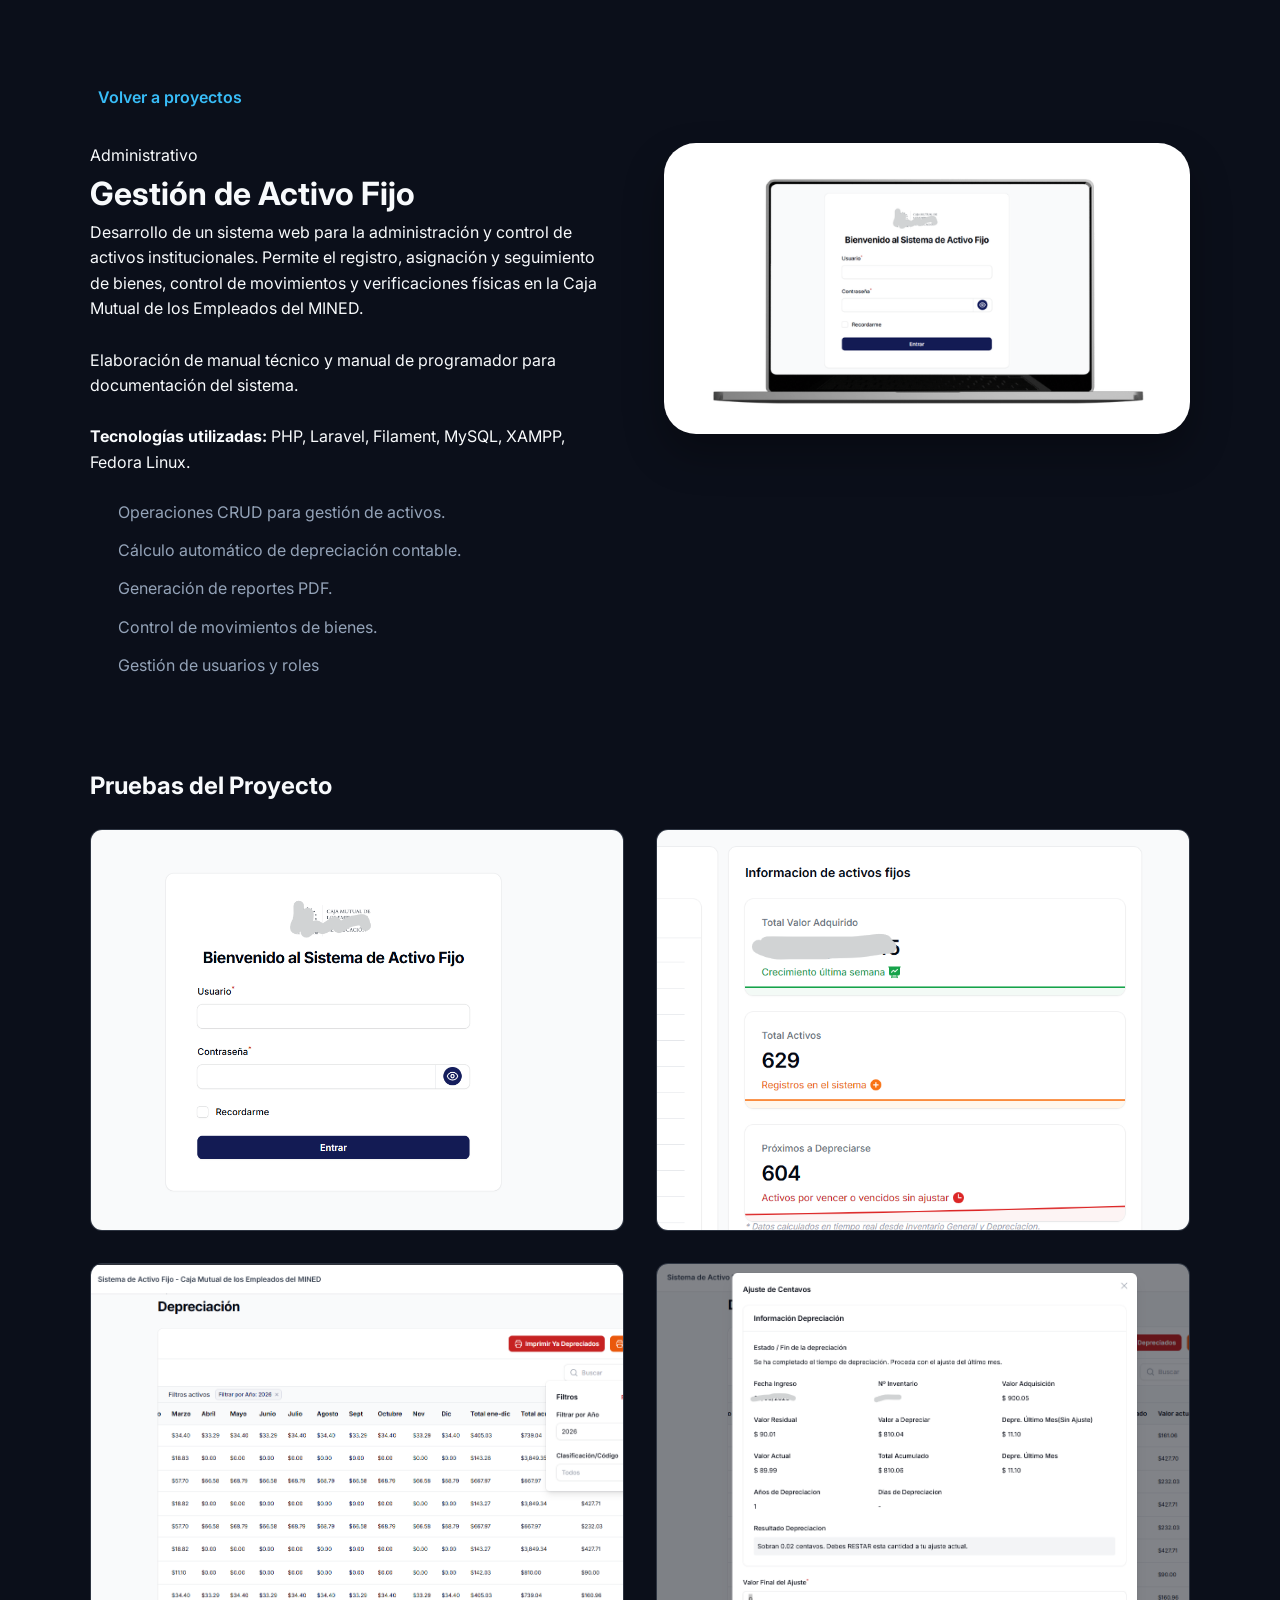
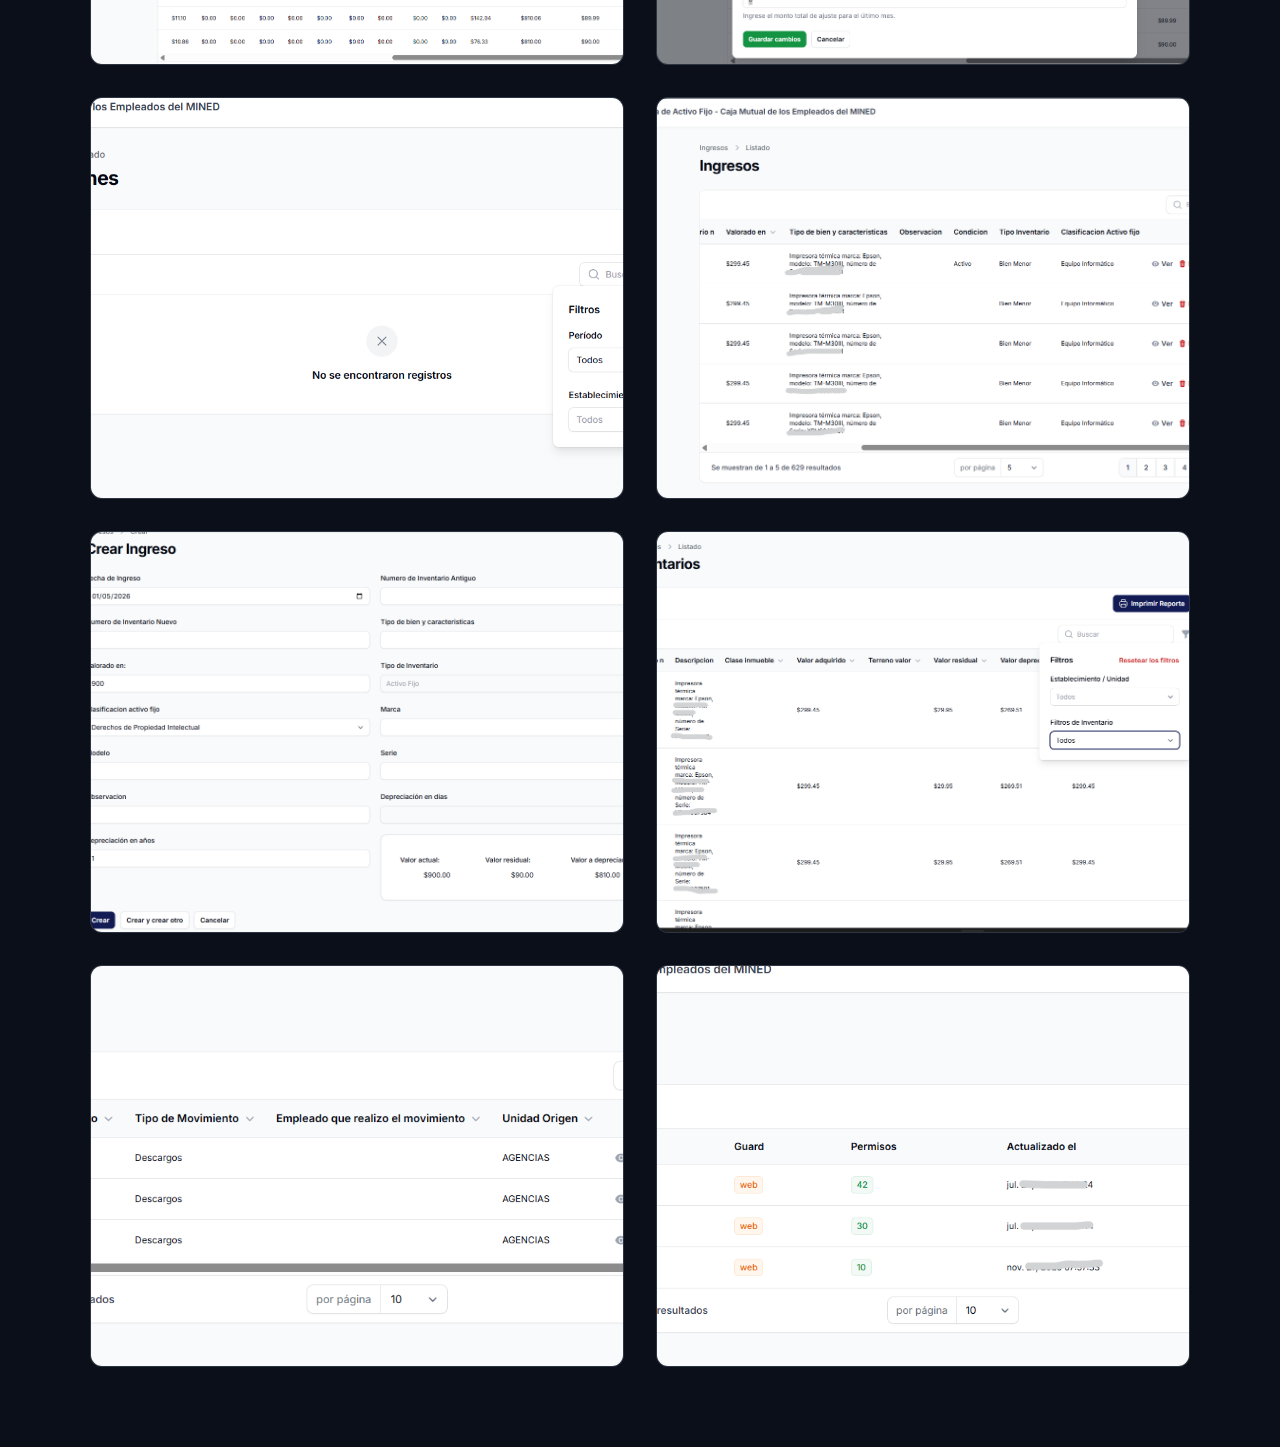
==== pages/activoFijo.html @ 6fb68967 "primer Commit Mi portafolio" ====
<!DOCTYPE html>
<html lang="es">
<head>
    <meta charset="UTF-8">
    <meta name="viewport" content="width=device-width, initial-scale=1.0">
    <title>Activo Fijo</title>
    <link href="https://fonts.googleapis.com/css2?family=Inter:wght@300;400;600;700&display=swap" rel="stylesheet">
    <script src="https://unpkg.com/lucide@latest"></script>
    <link rel="stylesheet" href="../css/style.css">
    <style>
        .project-gallery { margin-top: 4rem; }
        .gallery-grid {
            display: grid;
            grid-template-columns: repeat(auto-fit, minmax(400px, 1fr));
            gap: 2rem;
            margin-top: 1.5rem;
        }
        .gallery-item {
            border-radius: 12px;
            overflow: hidden;
            border: 1px solid var(--border);
            transition: transform 0.3s ease;
            background: var(--card);
            cursor: pointer; 
        }
        .gallery-item:hover {
            transform: scale(1.02);
            border-color: var(--accent);
        }
        .gallery-item img {
            width: 100%;
            height: 400px;
            object-fit: cover; 
            display: block;
        }
        .lightbox {
            display: none; 
            position: fixed;
            z-index: 2000;
            top: 0;
            left: 0;
            width: 100%;
            height: 100%;
            background: rgba(0, 0, 0, 0.9);
            justify-content: center;
            align-items: center;
            flex-direction: column;
        }
        .lightbox.active { display: flex; }
        .lightbox img {
            max-width: 90%;
            max-height: 80%;
            border-radius: 8px;
            box-shadow: 0 0 20px rgba(0,0,0,0.5);
        }
        .close-lightbox {
            position: absolute;
            top: 20px;
            right: 30px;
            color: white;
            font-size: 40px;
            cursor: pointer;
            font-weight: bold;
        }

        @media (max-width: 600px) {
            .gallery-grid { grid-template-columns: 1fr; }
            .gallery-item img { height: 250px; }
        }
    </style>
</head>
<body>
    <div class="container section">
        <a href="../index.html#proyectos" class="back-btn"><i data-lucide="arrow-left"></i> Volver a proyectos</a>
        
        <div class="project-detail-content">
            <div class="project-info">
                <span class="badge">Administrativo</span>
                <h1>Gestión de Activo Fijo</h1>
                <p>Desarrollo de un sistema web para la administración y control de activos institucionales. Permite el registro, asignación y seguimiento de bienes, control de movimientos y verificaciones físicas
                     en la Caja Mutual de los Empleados del MINED.</p>
                <br>
                <p>Elaboración de manual técnico y manual de programador para documentación del sistema.</p>
                <br>
                <p><strong>Tecnologías utilizadas:</strong> PHP, Laravel, Filament, MySQL, XAMPP, Fedora Linux.</p>
                <ul class="features-list">
                    <li><i data-lucide="check-circle"></i> Operaciones CRUD para gestión de activos.</li>
                    <li><i data-lucide="check-circle"></i> Cálculo automático de depreciación contable.</li>
                    <li><i data-lucide="check-circle"></i> Generación de reportes PDF.</li>
                    <li><i data-lucide="check-circle"></i> Control de movimientos de bienes.</li>
                    <li><i data-lucide="check-circle"></i> Gestión de usuarios y roles</li>
                </ul>
            </div>
            <div class="hero-img">
                <div class="img-wrapper"><img src="../assets/img/mockup1.png" alt="Preview"></div>
            </div>
        </div>

        <div class="project-gallery">
            <h2 class="section-title" style="text-align: left; margin-bottom: 1rem;">Pruebas del Proyecto</h2>
            <div class="gallery-grid">
                <div class="gallery-item"><img src="../assets/img/s1.png" alt="Prueba 1"></div>
                <div class="gallery-item"><img src="../assets/img/s2.png" alt="Prueba 2"></div>
                <div class="gallery-item"><img src="../assets/img/s3.png" alt="Prueba 3"></div>
                <div class="gallery-item"><img src="../assets/img/s4.png" alt="Prueba 4"></div>
                <div class="gallery-item"><img src="../assets/img/s5.png" alt="Prueba 5"></div>
                <div class="gallery-item"><img src="../assets/img/s6.png" alt="Prueba 6"></div>
                <div class="gallery-item"><img src="../assets/img/s7.png" alt="Prueba 7"></div>
                <div class="gallery-item"><img src="../assets/img/s8.png" alt="Prueba 8"></div>
                <div class="gallery-item"><img src="../assets/img/s9.png" alt="Prueba 9"></div>
                <div class="gallery-item"><img src="../assets/img/s10.png" alt="Prueba 10"></div>
            </div>
        </div>
    </div>
    <div class="lightbox" id="lightbox">
        <span class="close-lightbox" id="closeLightbox">&times;</span>
        <img src="" alt="Full Image" id="lightboxImg">
    </div>

    <script>
        lucide.createIcons();
        const lightbox = document.getElementById('lightbox');
        const lightboxImg = document.getElementById('lightboxImg');
        const closeBtn = document.getElementById('closeLightbox');
        const galleryItems = document.querySelectorAll('.gallery-item img');

        galleryItems.forEach(img => {
            img.addEventListener('click', () => {
                lightbox.classList.add('active');
                lightboxImg.src = img.src; 
            });
        });
        closeBtn.addEventListener('click', () => lightbox.classList.remove('active'));
        lightbox.addEventListener('click', (e) => {
            if (e.target !== lightboxImg) {
                lightbox.classList.remove('active');
            }
        });
    </script>
</body>
</html>
---- css/style.css ----
:root {
    --bg: #0b0f1a;
    --text: #f8fafc;
    --text-muted: #94a3b8;
    --card: #161e2d;
    --accent: #38bdf8;
    --border: rgba(255, 255, 255, 0.1);
}

.light {
    --bg: #f8fafc;
    --text: #0f172a;
    --text-muted: #475569;
    --card: #ffffff;
    --border: rgba(0, 0, 0, 0.05);
}

* { margin: 0; padding: 0; box-sizing: border-box; }
body { font-family: 'Inter', sans-serif; background: var(--bg); color: var(--text); transition: 0.3s; line-height: 1.6; }
.container { width: 90%; max-width: 1100px; margin: auto; }

/* HEADER */
.header { position: sticky; top: 0; z-index: 100; backdrop-filter: blur(10px); border-bottom: 1px solid var(--border); }
.nav { display: flex; justify-content: space-between; padding: 1rem 0; align-items: center; }
.logo span { color: var(--accent); }
#menu a { margin-left: 1.5rem; text-decoration: none; color: var(--text-muted); font-size: 0.9rem; transition: 0.3s; }
#menu a:hover { color: var(--accent); }
.actions { display: flex; align-items: center; gap: 10px; }
.icon-btn, .menu-toggle { cursor: pointer; color: var(--text); background: none; border: none; }


.hero-social-main { display: flex; gap: 1rem; flex-wrap: wrap; }
.social-btn { 
    display: flex; align-items: center; gap: 10px; 
    padding: 12px 24px; border-radius: 8px; 
    text-decoration: none; font-weight: 600; transition: 0.3s; 
}
.github { background: #24292e; color: #fff; }
.linkedin { background: #0077b5; color: #fff; }
.cv-download { background: var(--accent); color: #0b0f1a; }
.social-btn:hover { transform: translateY(-3px); filter: brightness(1.2); }


.hero { padding: 100px 0; }
.hero-content { display: grid; grid-template-columns: 1.2fr 0.8fr; gap: 2rem; align-items: center; }
.hero-text h1 { font-size: 3rem; line-height: 1.2; margin-bottom: 1.5rem; }
.hero-text h1 span { color: var(--accent); }
.float-animation { animation: floating 5s ease-in-out infinite; }
@keyframes floating {
    0%, 100% { transform: translateY(0); }
    50% { transform: translateY(-15px); }
}
.img-wrapper img { width: 100%; border-radius: 2rem; box-shadow: 0 20px 40px rgba(0,0,0,0.3); }


.timeline { border-left: 2px solid var(--border); padding-left: 2rem; position: relative; }
.timeline-item { position: relative; margin-bottom: 3rem; }
.timeline-dot { position: absolute; left: calc(-2rem - 6px); top: 5px; width: 10px; height: 10px; background: var(--accent); border-radius: 50%; }
.date { font-size: 0.85rem; color: var(--accent); font-weight: 600; }
.company { color: var(--text-muted); font-weight: 600; display: block; margin-bottom: 0.5rem; }


.projects-grid { display: grid; grid-template-columns: repeat(auto-fit, minmax(300px, 1fr)); gap: 2rem; }
.project-card { 
    background: var(--card); 
    border-radius: 1rem; 
    overflow: hidden; 
    border: 1px solid var(--border); 
    transition: 0.3s; 
    display: flex;
    flex-direction: column;
}
.project-card:hover { transform: translateY(-5px); border-color: var(--accent); box-shadow: 0 10px 20px rgba(0,0,0,0.2); }
.project-img-box { position: relative; height: 200px; width: 100%; }
.project-img-box img { width: 100%; height: 100%; object-fit: cover; }

.project-body { padding: 1.5rem; display: flex; flex-direction: column; gap: 0.8rem; flex-grow: 1; }
.project-body h3 { font-size: 1.25rem; color: var(--text); }
.project-body p { color: var(--text-muted); font-size: 0.9rem; }

.project-actions { display: flex; gap: 10px; margin-top: auto; padding-top: 10px; }

.btn-project {
    flex: 1;
    padding: 10px;
    border-radius: 8px;
    text-decoration: none;
    font-size: 0.85rem;
    font-weight: 600;
    text-align: center;
    display: flex;
    align-items: center;
    justify-content: center;
    gap: 6px;
    transition: 0.3s;
}

.btn-project.primary { background: var(--accent); color: #0b0f1a; }
.btn-project.outline { border: 1px solid var(--border); color: var(--text); }
.btn-project:hover { opacity: 0.9; transform: scale(1.02); }

/* Educacion */
.skills-grid { display: grid; grid-template-columns: repeat(auto-fit, minmax(250px, 1fr)); gap: 1.5rem; }
.skill-card { background: var(--card); padding: 2rem; border-radius: 1rem; border: 1px solid var(--border); text-align: center; }
.skill-card i { color: var(--accent); margin-bottom: 10px; }
.edu-flex { display: grid; grid-template-columns: 1fr 1fr; gap: 3rem; }
.cert-list { list-style: none; }
.cert-list li { display: flex; align-items: center; gap: 10px; margin-bottom: 1rem; color: var(--text-muted); }

/* Proyecto */
.back-btn {
    display: inline-flex;
    align-items: center;
    gap: 8px;
    color: var(--accent);
    text-decoration: none;
    font-weight: 600;
    margin-bottom: 2rem;
    transition: 0.3s;
}
.back-btn:hover { transform: translateX(-5px); }

.project-detail-content { display: grid; grid-template-columns: 1fr 1fr; gap: 3rem; align-items: start; }
.features-list { list-style: none; margin: 1.5rem 0; }
.features-list li { display: flex; align-items: center; gap: 10px; margin-bottom: 0.8rem; color: var(--text-muted); }
.features-list i { color: var(--accent); width: 18px; }

/* SECCIONES Y FOOTER */
.section { padding: 80px 0; }
.bg-alt { background: rgba(255,255,255,0.02); }
.reveal { opacity: 0; transform: translateY(30px); transition: 0.8s; }
.reveal.active { opacity: 1; transform: translateY(0); }
.footer { text-align: center; padding: 3rem; border-top: 1px solid var(--border); color: var(--text-muted); }


@media (max-width: 768px) {
    .hero-content, .edu-flex, .project-detail-content { grid-template-columns: 1fr; }
    .hero-text h1 { font-size: 2.2rem; }
    #menu { display: none; }
}
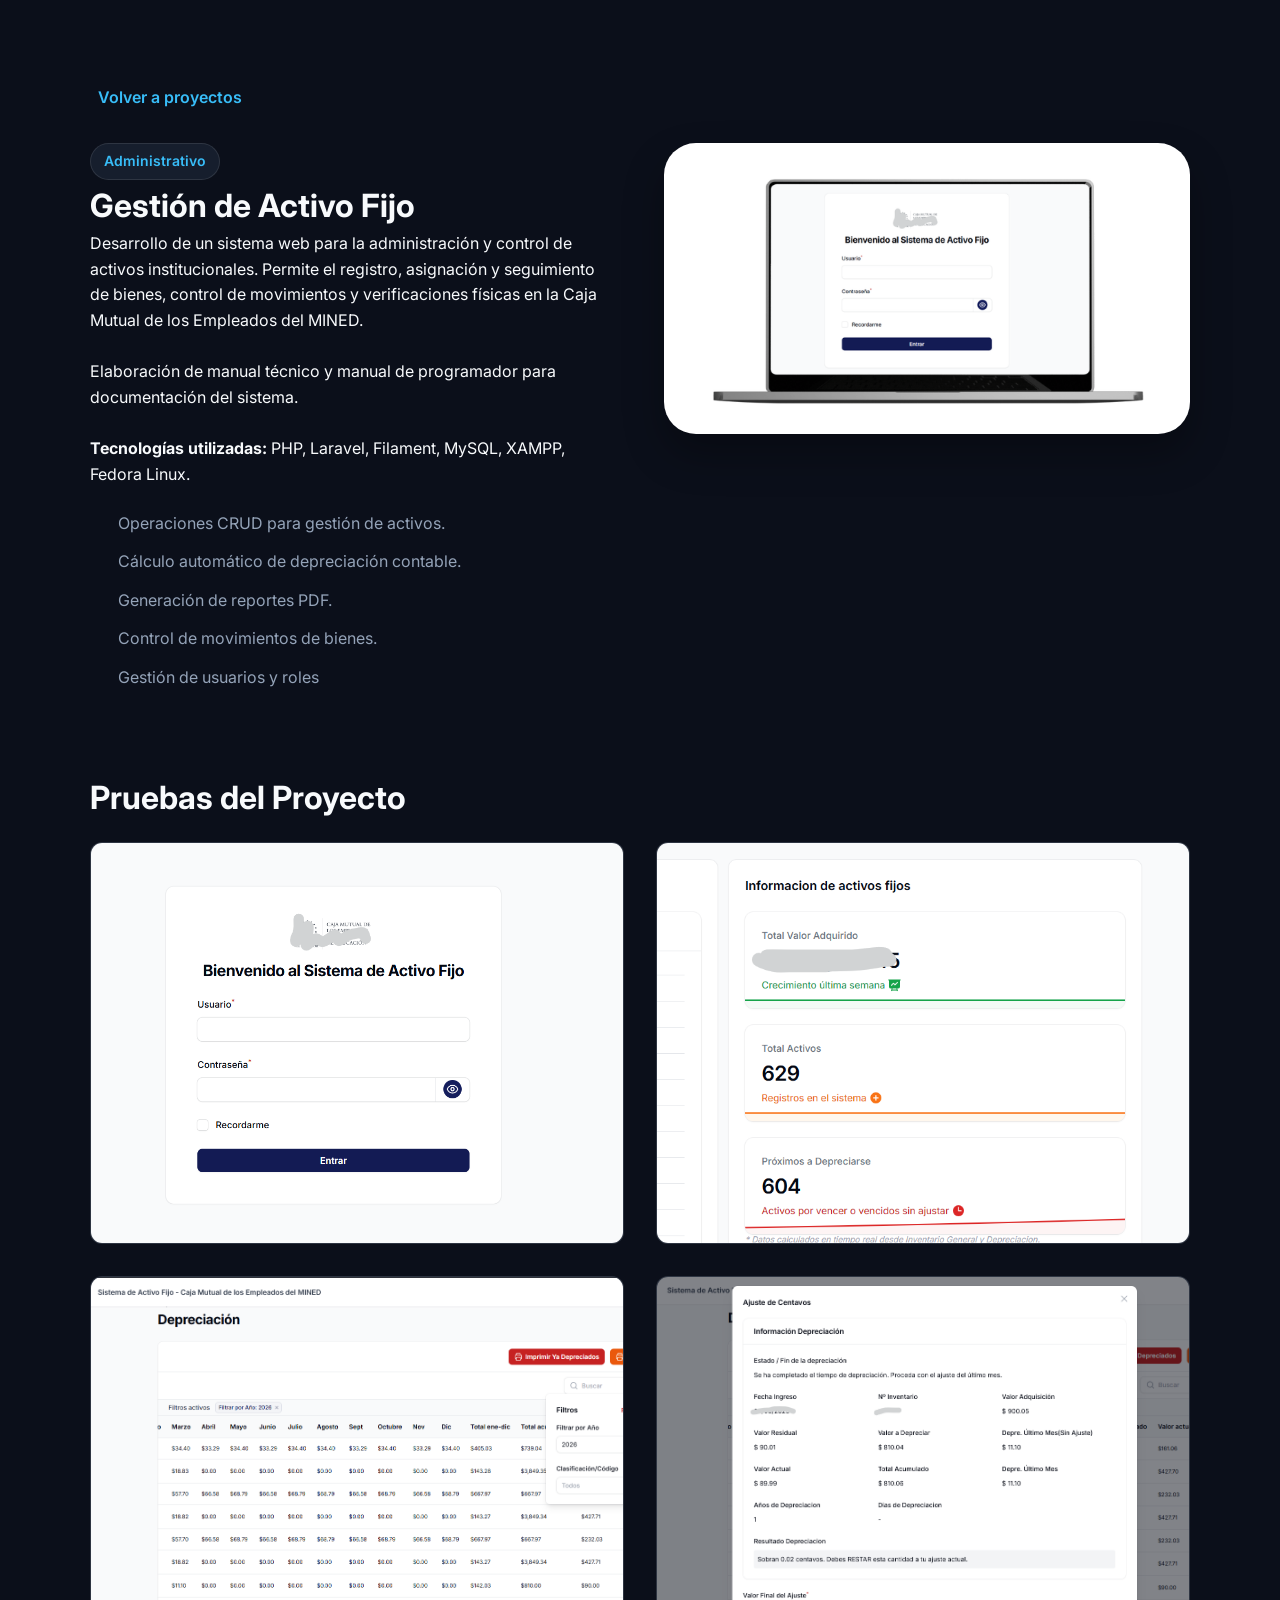
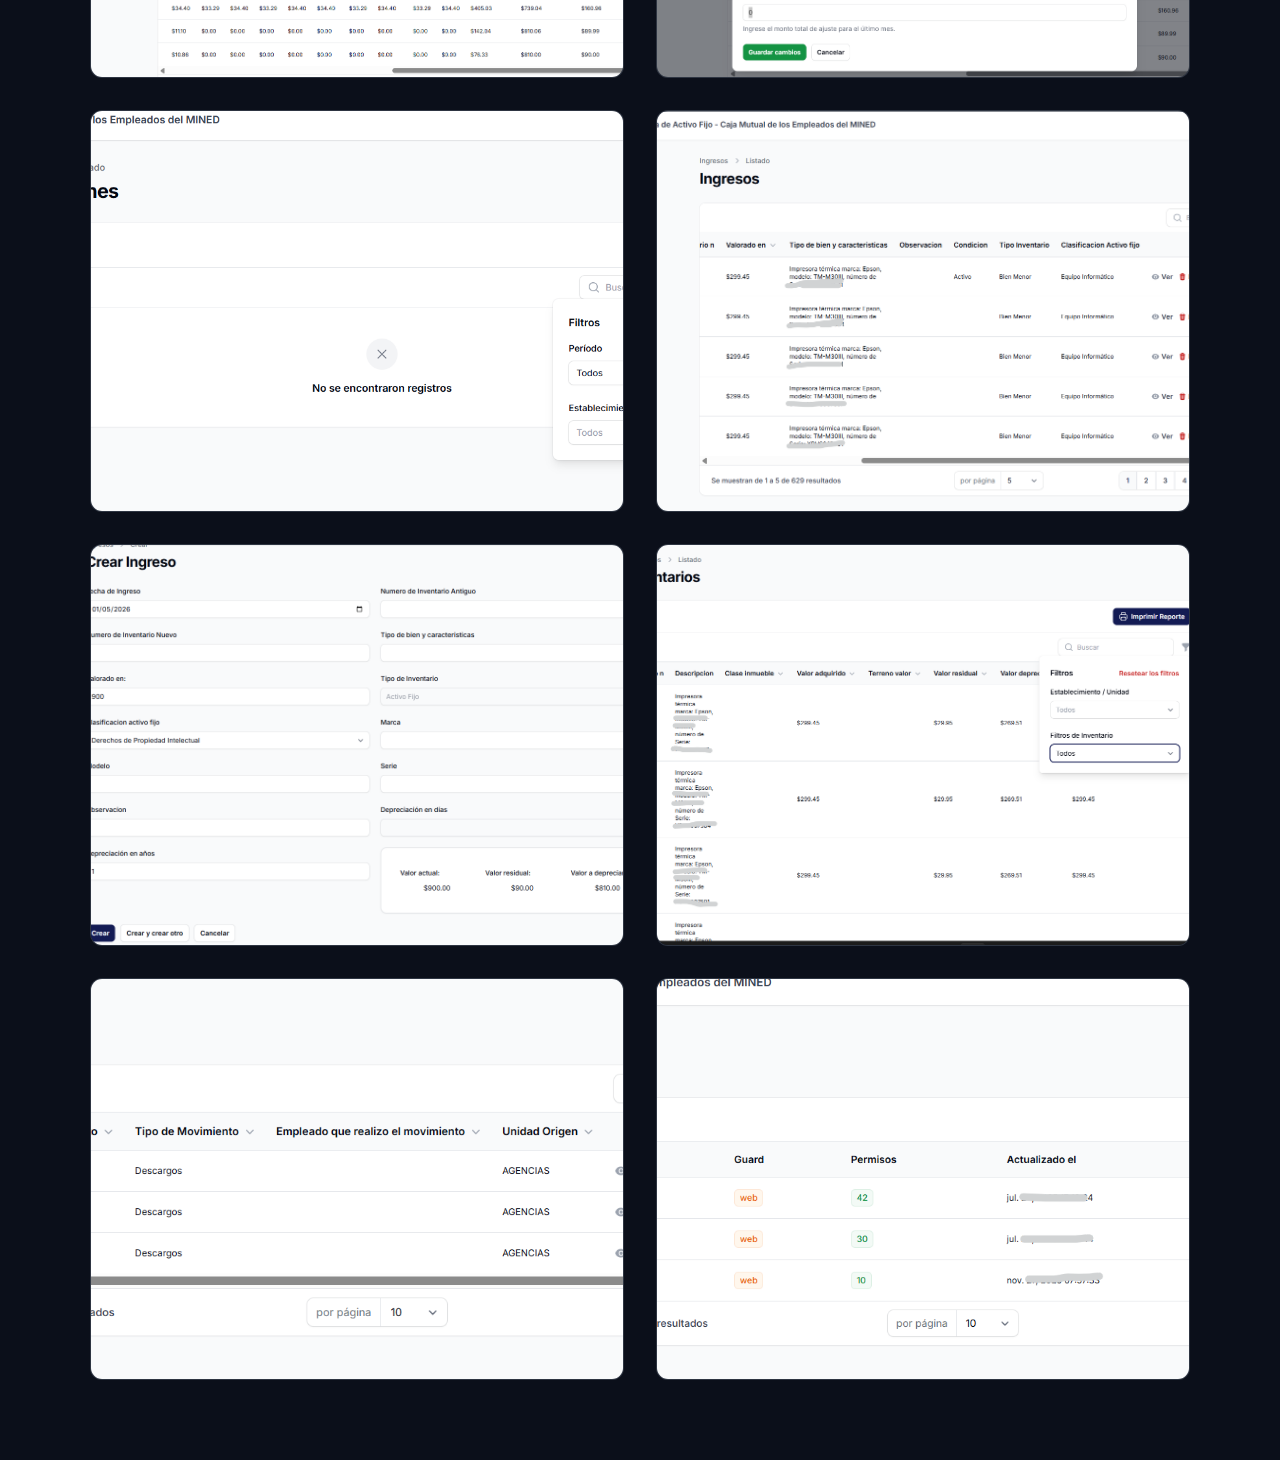
==== commit fd47e0af: "Mejora accesibilidad, tema y galerías del portafolio" ====
--- a/pages/activoFijo.html
+++ b/pages/activoFijo.html
@@ -112,30 +112,10 @@
             </div>
         </div>
     </div>
-    <div class="lightbox" id="lightbox">
-        <span class="close-lightbox" id="closeLightbox">&times;</span>
-        <img src="" alt="Full Image" id="lightboxImg">
+    <div class="lightbox" id="lightbox" role="dialog" aria-modal="true" aria-label="Vista ampliada" aria-hidden="true" tabindex="-1">
+        <button class="close-lightbox" id="closeLightbox" type="button" aria-label="Cerrar vista ampliada">&times;</button>
+        <img src="" alt="" id="lightboxImg">
     </div>
-
-    <script>
-        lucide.createIcons();
-        const lightbox = document.getElementById('lightbox');
-        const lightboxImg = document.getElementById('lightboxImg');
-        const closeBtn = document.getElementById('closeLightbox');
-        const galleryItems = document.querySelectorAll('.gallery-item img');
-
-        galleryItems.forEach(img => {
-            img.addEventListener('click', () => {
-                lightbox.classList.add('active');
-                lightboxImg.src = img.src; 
-            });
-        });
-        closeBtn.addEventListener('click', () => lightbox.classList.remove('active'));
-        lightbox.addEventListener('click', (e) => {
-            if (e.target !== lightboxImg) {
-                lightbox.classList.remove('active');
-            }
-        });
-    </script>
+    <script src="../js/gallery.js"></script>
 </body>
-</html>+</html>
--- a/css/style.css
+++ b/css/style.css
@@ -1,4 +1,4 @@
-:root {
+﻿:root {
     --bg: #0b0f1a;
     --text: #f8fafc;
     --text-muted: #94a3b8;
@@ -27,6 +27,13 @@
 #menu a:hover { color: var(--accent); }
 .actions { display: flex; align-items: center; gap: 10px; }
 .icon-btn, .menu-toggle { cursor: pointer; color: var(--text); background: none; border: none; }
+.icon-btn, .menu-toggle { display: inline-flex; align-items: center; justify-content: center; min-width: 44px; min-height: 44px; border-radius: 8px; }
+.icon-btn:focus-visible, .menu-toggle:focus-visible, a:focus-visible, button:focus-visible { outline: 3px solid var(--accent); outline-offset: 3px; }
+.menu-toggle { display: none; }
+.badge { display: inline-block; padding: .4rem .8rem; border: 1px solid var(--border); border-radius: 999px; color: var(--accent); background: var(--card); font-size: .875rem; font-weight: 600; }
+.section-title { margin-bottom: 2rem; font-size: 2rem; line-height: 1.25; }
+.tech-tags { display: flex; flex-wrap: wrap; gap: .5rem; }
+.tech-tags > span { padding: .25rem .65rem; border: 1px solid var(--border); border-radius: 999px; color: var(--text-muted); font-size: .8rem; }
 
 
 .hero-social-main { display: flex; gap: 1rem; flex-wrap: wrap; }
@@ -124,6 +131,15 @@
 .features-list { list-style: none; margin: 1.5rem 0; }
 .features-list li { display: flex; align-items: center; gap: 10px; margin-bottom: 0.8rem; color: var(--text-muted); }
 .features-list i { color: var(--accent); width: 18px; }
+.project-gallery { margin-top: 4rem; }
+.gallery-grid { display: grid; grid-template-columns: repeat(auto-fit, minmax(min(100%, 360px), 1fr)); gap: 2rem; margin-top: 1.5rem; }
+.gallery-item { overflow: hidden; border: 1px solid var(--border); border-radius: 12px; background: var(--card); cursor: pointer; transition: transform .3s ease; }
+.gallery-item:hover, .gallery-item:focus-visible { transform: scale(1.02); border-color: var(--accent); }
+.gallery-item img { display: block; width: 100%; height: 400px; object-fit: cover; }
+.lightbox { display: none; position: fixed; inset: 0; z-index: 2000; flex-direction: column; align-items: center; justify-content: center; background: rgba(0,0,0,.9); }
+.lightbox.active { display: flex; }
+.lightbox img { max-width: 90%; max-height: 85%; border-radius: 8px; box-shadow: 0 0 20px rgba(0,0,0,.5); }
+.close-lightbox { position: absolute; top: 20px; right: 30px; width: 48px; height: 48px; border: 0; border-radius: 8px; color: white; background: transparent; font-size: 2.5rem; cursor: pointer; }
 
 /* SECCIONES Y FOOTER */
 .section { padding: 80px 0; }
@@ -136,5 +152,15 @@
 @media (max-width: 768px) {
     .hero-content, .edu-flex, .project-detail-content { grid-template-columns: 1fr; }
     .hero-text h1 { font-size: 2.2rem; }
-    #menu { display: none; }
-}+    .nav { position: relative; }
+    .menu-toggle { display: inline-flex; }
+    #menu { display: none; position: absolute; top: 100%; left: 0; z-index: 1000; width: 100%; padding: 1rem; flex-direction: column; gap: .25rem; background: var(--bg); border: 1px solid var(--border); border-radius: 0 0 12px 12px; }
+    #menu.is-open { display: flex; }
+    #menu a { margin: 0; padding: .75rem; }
+    .gallery-grid { grid-template-columns: repeat(auto-fit, minmax(min(100%, 280px), 1fr)); }
+    .gallery-item img { height: 250px; }
+}
+
+@media (prefers-reduced-motion: reduce) {
+    *, *::before, *::after { scroll-behavior: auto !important; animation-duration: .01ms !important; animation-iteration-count: 1 !important; transition-duration: .01ms !important; }
+}
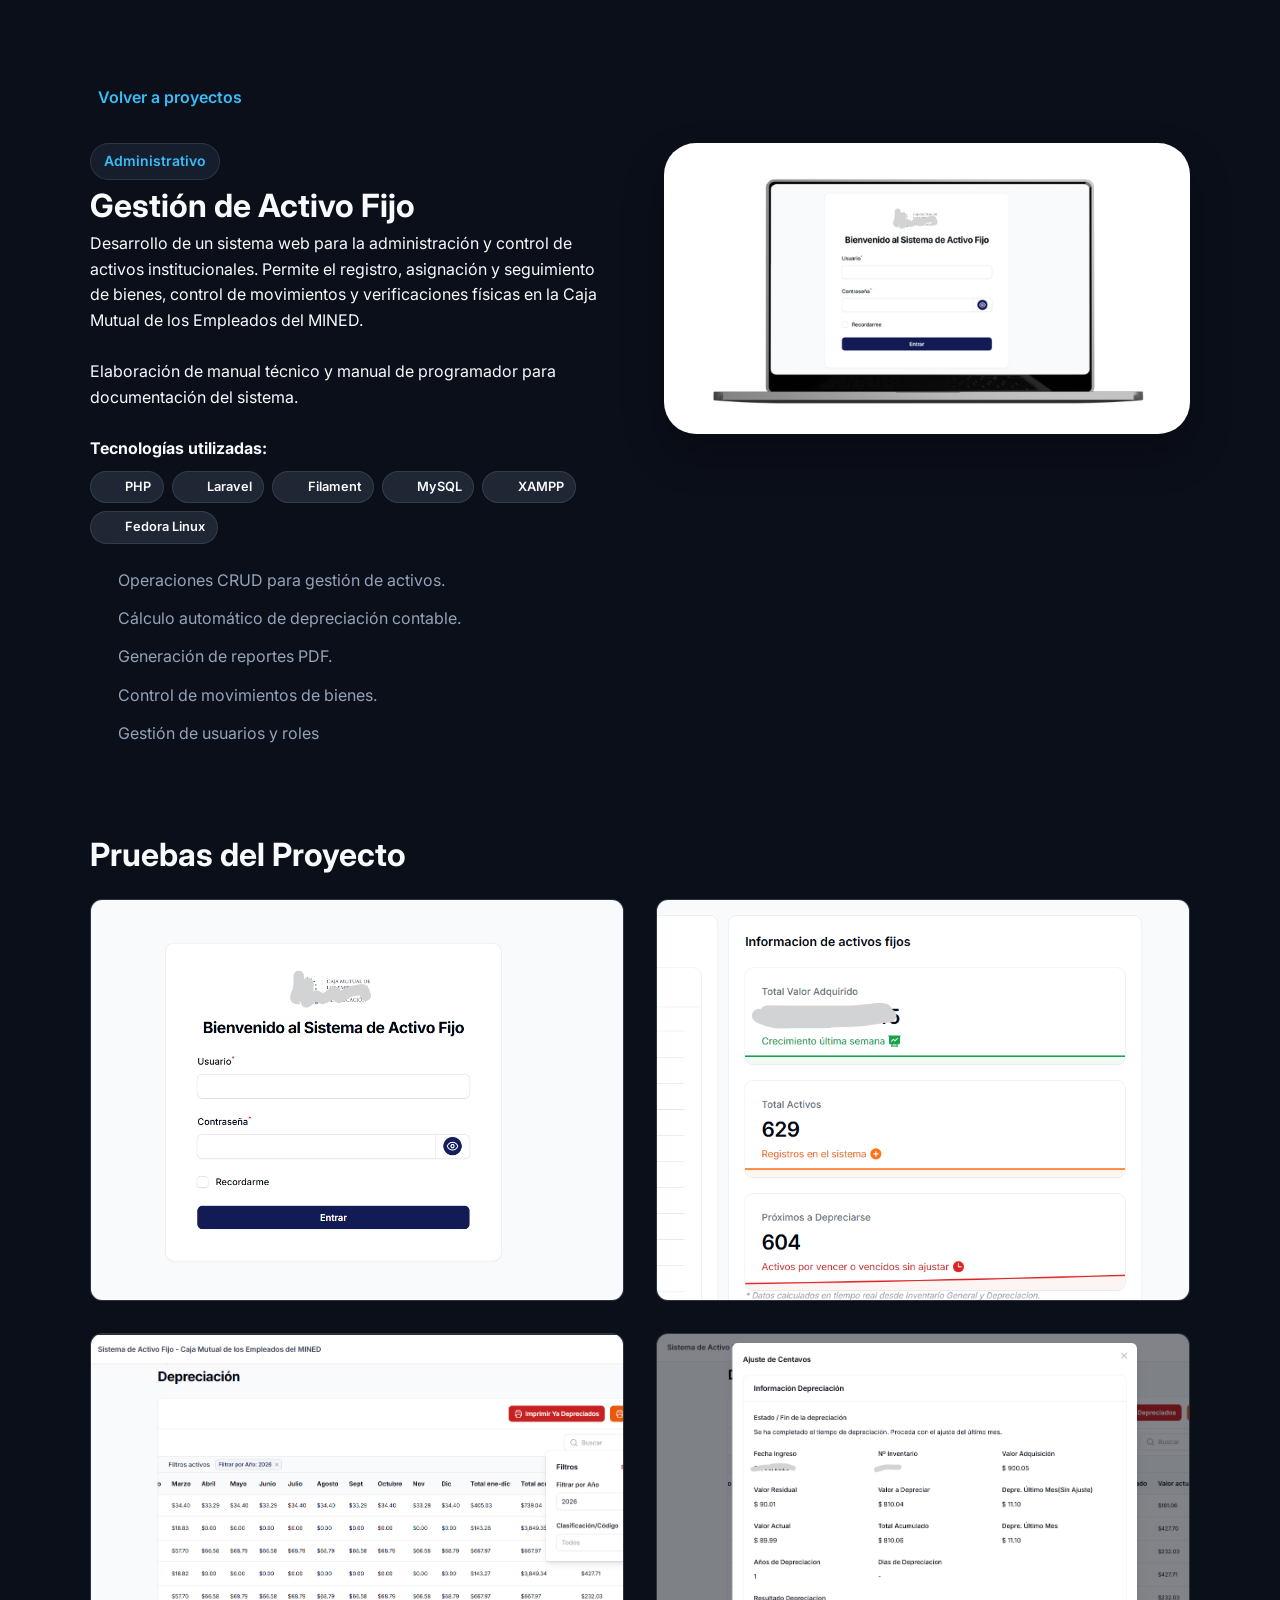
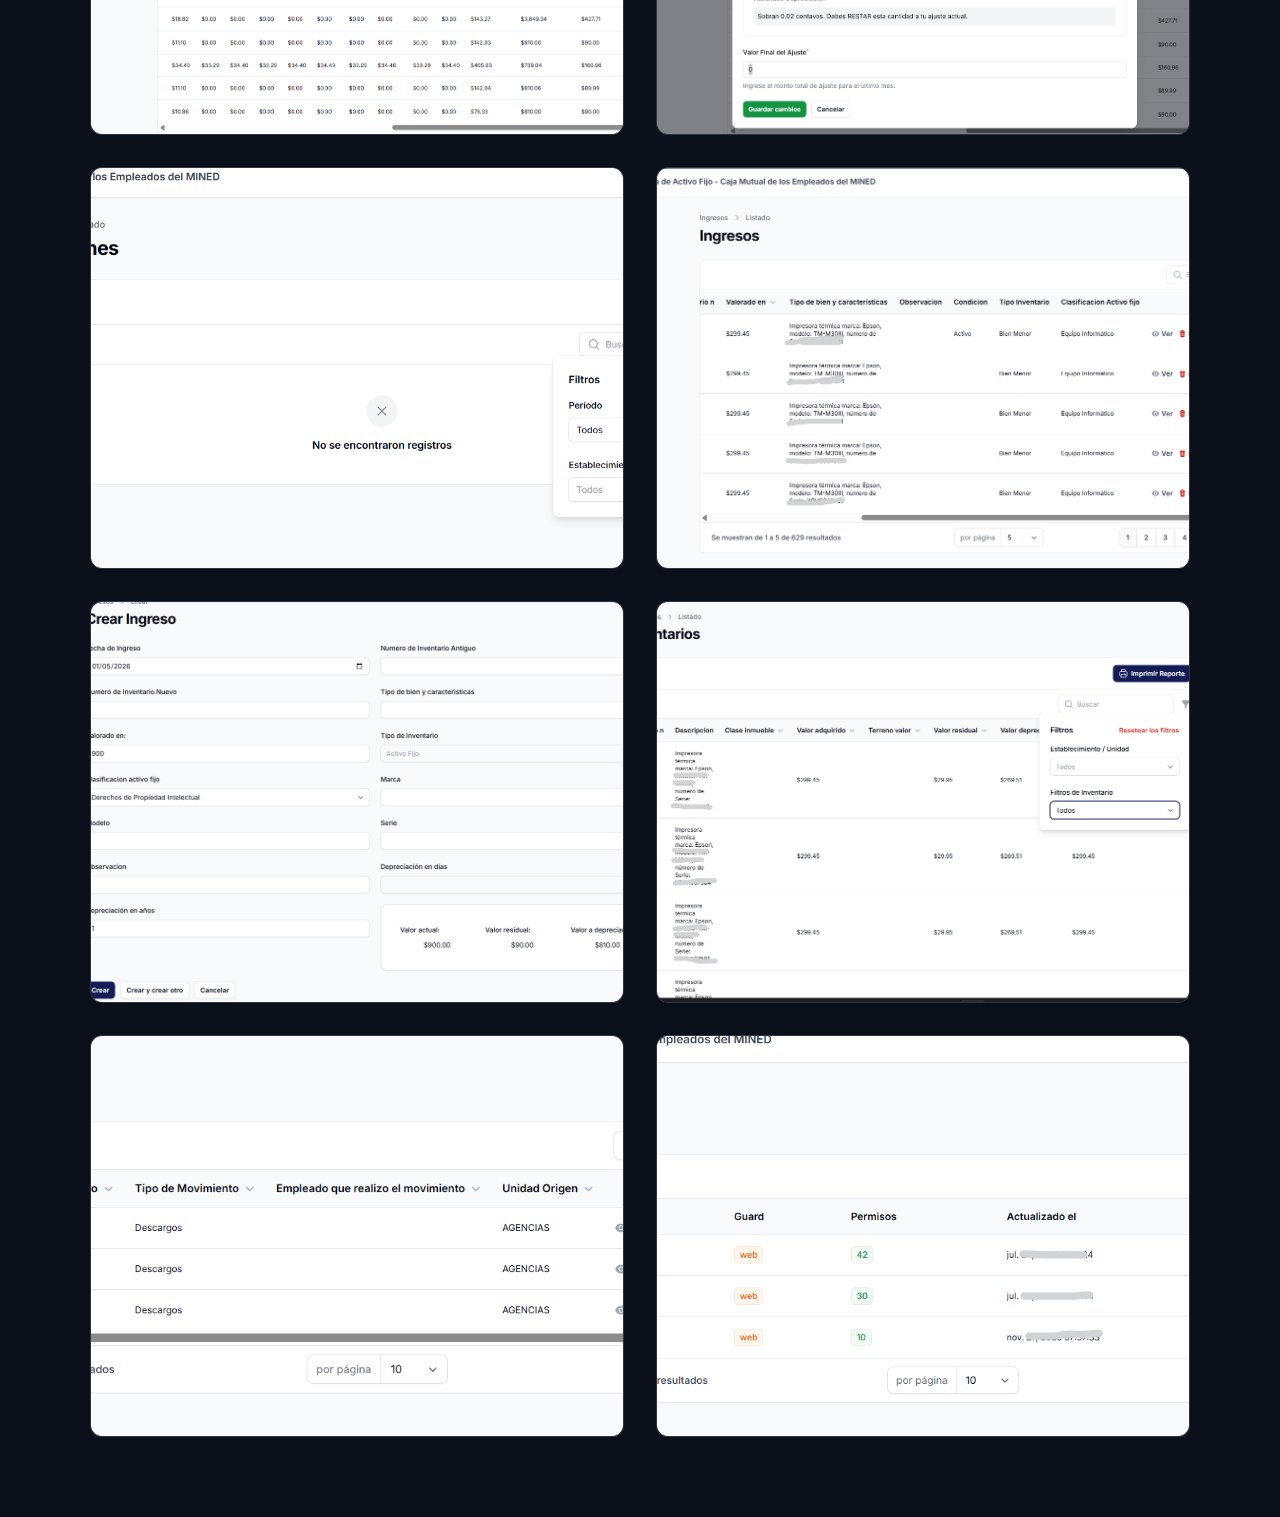
==== commit b7223501: "Mejora en todos los iconos del portafolio" ====
--- a/pages/activoFijo.html
+++ b/pages/activoFijo.html
@@ -82,7 +82,8 @@
                 <br>
                 <p>Elaboración de manual técnico y manual de programador para documentación del sistema.</p>
                 <br>
-                <p><strong>Tecnologías utilizadas:</strong> PHP, Laravel, Filament, MySQL, XAMPP, Fedora Linux.</p>
+                <p><strong>Tecnologías utilizadas:</strong></p>
+                <div class="tech-tags" style="margin-top:.6rem"><span class="tech" data-tech="php">PHP</span> <span class="tech" data-tech="laravel">Laravel</span> <span class="tech" data-tech="filament">Filament</span> <span class="tech" data-tech="mysql">MySQL</span> <span class="tech" data-tech="xampp">XAMPP</span> <span class="tech" data-tech="fedora">Fedora Linux</span> </div>
                 <ul class="features-list">
                     <li><i data-lucide="check-circle"></i> Operaciones CRUD para gestión de activos.</li>
                     <li><i data-lucide="check-circle"></i> Cálculo automático de depreciación contable.</li>
@@ -116,6 +117,7 @@
         <button class="close-lightbox" id="closeLightbox" type="button" aria-label="Cerrar vista ampliada">&times;</button>
         <img src="" alt="" id="lightboxImg">
     </div>
+    <script src="../js/tech-icons.js"></script>
     <script src="../js/gallery.js"></script>
 </body>
 </html>
--- a/css/style.css
+++ b/css/style.css
@@ -1,4 +1,4 @@
-﻿:root {
+:root {
     --bg: #0b0f1a;
     --text: #f8fafc;
     --text-muted: #94a3b8;
@@ -32,8 +32,6 @@
 .menu-toggle { display: none; }
 .badge { display: inline-block; padding: .4rem .8rem; border: 1px solid var(--border); border-radius: 999px; color: var(--accent); background: var(--card); font-size: .875rem; font-weight: 600; }
 .section-title { margin-bottom: 2rem; font-size: 2rem; line-height: 1.25; }
-.tech-tags { display: flex; flex-wrap: wrap; gap: .5rem; }
-.tech-tags > span { padding: .25rem .65rem; border: 1px solid var(--border); border-radius: 999px; color: var(--text-muted); font-size: .8rem; }
 
 
 .hero-social-main { display: flex; gap: 1rem; flex-wrap: wrap; }
@@ -67,52 +65,21 @@
 .company { color: var(--text-muted); font-weight: 600; display: block; margin-bottom: 0.5rem; }
 
 
-.projects-grid { display: grid; grid-template-columns: repeat(auto-fit, minmax(300px, 1fr)); gap: 2rem; }
-.project-card { 
-    background: var(--card); 
-    border-radius: 1rem; 
-    overflow: hidden; 
-    border: 1px solid var(--border); 
-    transition: 0.3s; 
-    display: flex;
-    flex-direction: column;
-}
-.project-card:hover { transform: translateY(-5px); border-color: var(--accent); box-shadow: 0 10px 20px rgba(0,0,0,0.2); }
-.project-img-box { position: relative; height: 200px; width: 100%; }
-.project-img-box img { width: 100%; height: 100%; object-fit: cover; }
-
-.project-body { padding: 1.5rem; display: flex; flex-direction: column; gap: 0.8rem; flex-grow: 1; }
-.project-body h3 { font-size: 1.25rem; color: var(--text); }
-.project-body p { color: var(--text-muted); font-size: 0.9rem; }
-
-.project-actions { display: flex; gap: 10px; margin-top: auto; padding-top: 10px; }
-
-.btn-project {
-    flex: 1;
-    padding: 10px;
-    border-radius: 8px;
-    text-decoration: none;
-    font-size: 0.85rem;
-    font-weight: 600;
-    text-align: center;
-    display: flex;
-    align-items: center;
-    justify-content: center;
-    gap: 6px;
-    transition: 0.3s;
-}
-
-.btn-project.primary { background: var(--accent); color: #0b0f1a; }
-.btn-project.outline { border: 1px solid var(--border); color: var(--text); }
-.btn-project:hover { opacity: 0.9; transform: scale(1.02); }
+
 
 /* Educacion */
-.skills-grid { display: grid; grid-template-columns: repeat(auto-fit, minmax(250px, 1fr)); gap: 1.5rem; }
-.skill-card { background: var(--card); padding: 2rem; border-radius: 1rem; border: 1px solid var(--border); text-align: center; }
-.skill-card i { color: var(--accent); margin-bottom: 10px; }
-.edu-flex { display: grid; grid-template-columns: 1fr 1fr; gap: 3rem; }
-.cert-list { list-style: none; }
-.cert-list li { display: flex; align-items: center; gap: 10px; margin-bottom: 1rem; color: var(--text-muted); }
+.education-grid { display: grid; grid-template-columns: repeat(auto-fit, minmax(min(100%, 340px), 1fr)); gap: 1.25rem; margin-bottom: 3.5rem; }
+.education-card, .cert-card { display: flex; align-items: flex-start; gap: 1rem; padding: 1.5rem; border: 1px solid var(--border); border-radius: 1rem; background: var(--card); }
+.education-card > i, .cert-card > i { flex: 0 0 auto; width: 22px; color: var(--accent); }
+.education-card h3, .cert-card h3 { margin: .25rem 0 .5rem; color: var(--text); font-size: 1rem; line-height: 1.45; }
+.education-card p { color: var(--text-muted); }
+.education-period, .cert-year { color: var(--accent); font-size: .85rem; font-weight: 600; }
+.certifications-heading { display: flex; align-items: baseline; justify-content: space-between; gap: 1rem; }
+.certifications-heading .section-title { margin-bottom: 1.5rem; }
+.cert-count { color: var(--text-muted); font-size: .9rem; }
+.cert-list { display: grid; grid-template-columns: repeat(auto-fit, minmax(min(100%, 280px), 1fr)); gap: 1rem; list-style: none; }
+.cert-card { min-height: 112px; transition: transform .2s ease, border-color .2s ease; }
+.cert-card:hover { transform: translateY(-3px); border-color: var(--accent); }
 
 /* Proyecto */
 .back-btn {
@@ -150,7 +117,7 @@
 
 
 @media (max-width: 768px) {
-    .hero-content, .edu-flex, .project-detail-content { grid-template-columns: 1fr; }
+    .hero-content, .project-detail-content { grid-template-columns: 1fr; }
     .hero-text h1 { font-size: 2.2rem; }
     .nav { position: relative; }
     .menu-toggle { display: inline-flex; }
@@ -159,8 +126,190 @@
     #menu a { margin: 0; padding: .75rem; }
     .gallery-grid { grid-template-columns: repeat(auto-fit, minmax(min(100%, 280px), 1fr)); }
     .gallery-item img { height: 250px; }
+    .certifications-heading { align-items: flex-start; flex-direction: column; gap: 0; }
+    .certifications-heading .section-title { margin-bottom: .5rem; }
 }
 
 @media (prefers-reduced-motion: reduce) {
     *, *::before, *::after { scroll-behavior: auto !important; animation-duration: .01ms !important; animation-iteration-count: 1 !important; transition-duration: .01ms !important; }
 }
+
+/* ============================================================
+   TECNOLOGÍAS (logo + nombre) — chips reutilizables
+   ============================================================ */
+.tech-tags { display: flex; flex-wrap: wrap; gap: .5rem; }
+.tech {
+    display: inline-flex; align-items: center; gap: .45rem;
+    padding: .32rem .7rem .32rem .45rem;
+    border: 1px solid var(--border); border-radius: 999px;
+    background: color-mix(in srgb, var(--text) 4%, var(--card));
+    color: var(--text); font-size: .8rem; font-weight: 600; line-height: 1;
+    transition: transform .2s ease, border-color .2s ease, background .2s ease;
+}
+.tech:hover { transform: translateY(-2px); border-color: var(--accent); }
+.tech-logo { display: inline-flex; align-items: center; justify-content: center; width: 20px; height: 20px; flex: 0 0 auto; }
+.tech-logo img { width: 100%; height: 100%; object-fit: contain; display: block; }
+.tech-logo.is-fallback { color: var(--accent); }
+.tech-logo.is-fallback svg { width: 16px; height: 16px; stroke-width: 2; }
+
+/* ============================================================
+   ENCABEZADOS DE SECCIÓN
+   ============================================================ */
+.section-head { margin-bottom: 2.5rem; }
+.section-head .section-title { margin-bottom: .5rem; }
+.section-kicker {
+    display: inline-block; margin-bottom: .6rem;
+    color: var(--accent); font-size: .78rem; font-weight: 700;
+    letter-spacing: .14em; text-transform: uppercase;
+}
+.section-sub { color: var(--text-muted); max-width: 56ch; }
+.light .bg-alt { background: rgba(15, 23, 42, 0.035); }
+
+/* ============================================================
+   HABILIDADES TÉCNICAS
+   ============================================================ */
+.skill-groups { display: grid; grid-template-columns: repeat(auto-fit, minmax(min(100%, 480px), 1fr)); gap: 1.5rem; }
+.skill-group {
+    --c: var(--accent);
+    position: relative; overflow: hidden;
+    padding: 1.5rem; border-radius: 1.25rem;
+    background: var(--card); border: 1px solid var(--border);
+    transition: transform .3s ease, border-color .3s ease, box-shadow .3s ease;
+}
+.skill-group::before {
+    content: ""; position: absolute; inset: 0 0 auto 0; height: 3px;
+    background: linear-gradient(90deg, var(--c), transparent);
+}
+.skill-group::after {
+    content: ""; position: absolute; top: -90px; right: -90px; width: 220px; height: 220px; border-radius: 50%;
+    background: radial-gradient(circle, color-mix(in srgb, var(--c) 18%, transparent), transparent 70%);
+    pointer-events: none;
+}
+.skill-group:hover { transform: translateY(-4px); border-color: color-mix(in srgb, var(--c) 55%, var(--border)); box-shadow: 0 14px 30px rgba(0,0,0,.18); }
+.cat-backend  { --c: #a78bfa; }
+.cat-frontend { --c: #38bdf8; }
+.cat-db       { --c: #34d399; }
+.cat-tools    { --c: #fb923c; }
+
+.skill-group-head { position: relative; z-index: 1; display: flex; align-items: center; gap: 1rem; margin-bottom: 1.25rem; }
+.skill-group-icon {
+    display: inline-flex; align-items: center; justify-content: center; flex: 0 0 auto;
+    width: 46px; height: 46px; border-radius: 12px; color: var(--c);
+    background: color-mix(in srgb, var(--c) 14%, transparent);
+    border: 1px solid color-mix(in srgb, var(--c) 35%, transparent);
+}
+.skill-group-icon svg { width: 22px; height: 22px; }
+.skill-group-head h3 { font-size: 1.1rem; line-height: 1.3; }
+.skill-group-head p { color: var(--text-muted); font-size: .85rem; }
+.skill-group-count {
+    margin-left: auto; min-width: 28px; padding: .2rem .55rem; text-align: center;
+    border-radius: 999px; font-size: .78rem; font-weight: 700; color: var(--c);
+    background: color-mix(in srgb, var(--c) 12%, transparent);
+}
+
+.skill-tiles { position: relative; z-index: 1; list-style: none; display: grid; grid-template-columns: repeat(auto-fill, minmax(104px, 1fr)); gap: .75rem; }
+.skill-tile {
+    display: flex; flex-direction: column; align-items: center; justify-content: center; gap: .6rem;
+    padding: 1rem .5rem .85rem; text-align: center;
+    border-radius: .9rem; border: 1px solid var(--border);
+    background: color-mix(in srgb, var(--text) 3%, var(--card));
+    transition: transform .25s ease, border-color .25s ease, background .25s ease;
+}
+.skill-tile:hover { transform: translateY(-4px) scale(1.03); border-color: var(--c); background: color-mix(in srgb, var(--c) 9%, var(--card)); }
+.skill-tile .tech-logo { width: 38px; height: 38px; }
+.skill-tile .tech-logo.is-fallback { border-radius: 10px; background: color-mix(in srgb, var(--c) 14%, transparent); color: var(--c); }
+.skill-tile .tech-logo.is-fallback svg { width: 22px; height: 22px; }
+.skill-tile-name { font-size: .78rem; font-weight: 600; color: var(--text); line-height: 1.25; }
+
+/* ============================================================
+   HABILIDADES BLANDAS
+   ============================================================ */
+.soft-wrap { margin-top: 5rem; }
+.soft-grid { display: grid; grid-template-columns: repeat(auto-fit, minmax(min(100%, 290px), 1fr)); gap: 1.5rem; }
+.soft-card {
+    --c: var(--accent);
+    padding: 1.75rem; border-radius: 1.25rem; background: var(--card);
+    border: 1px solid var(--border); border-top: 3px solid var(--c);
+    transition: transform .3s ease, box-shadow .3s ease;
+}
+.soft-card:hover { transform: translateY(-4px); box-shadow: 0 14px 30px rgba(0,0,0,.18); }
+.soft-1 { --c: #f472b6; }
+.soft-2 { --c: #38bdf8; }
+.soft-3 { --c: #facc15; }
+.soft-icon {
+    display: inline-flex; align-items: center; justify-content: center;
+    width: 52px; height: 52px; margin-bottom: 1rem; border-radius: 14px; color: var(--c);
+    background: color-mix(in srgb, var(--c) 14%, transparent);
+}
+.soft-icon svg { width: 26px; height: 26px; }
+.soft-card h3 { margin-bottom: 1rem; font-size: 1.15rem; }
+.soft-list { list-style: none; display: flex; flex-direction: column; gap: .65rem; }
+.soft-list li {
+    display: flex; align-items: center; gap: .75rem;
+    padding: .6rem .75rem; border-radius: .7rem; border: 1px solid var(--border);
+    background: color-mix(in srgb, var(--text) 3%, var(--card));
+    color: var(--text); font-size: .92rem; font-weight: 500;
+}
+.soft-item-icon { display: inline-flex; flex: 0 0 auto; color: var(--c); }
+.soft-item-icon svg { width: 18px; height: 18px; }
+
+/* ============================================================
+   PROYECTOS
+   ============================================================ */
+.projects-grid { display: grid; grid-template-columns: repeat(auto-fit, minmax(min(100%, 320px), 1fr)); gap: 1.75rem; }
+.project-card {
+    position: relative; display: flex; flex-direction: column; overflow: hidden;
+    background: var(--card); border: 1px solid var(--border); border-radius: 1.25rem;
+    transition: transform .3s ease, border-color .3s ease, box-shadow .3s ease;
+}
+.project-card:hover { transform: translateY(-6px); border-color: var(--accent); box-shadow: 0 18px 40px rgba(0,0,0,.28), 0 0 0 1px color-mix(in srgb, var(--accent) 35%, transparent); }
+
+.project-img-box { position: relative; height: 210px; overflow: hidden; background: #0b0f1a; }
+.project-img-box img { width: 100%; height: 100%; object-fit: cover; object-position: top center; transition: transform .6s ease; }
+.project-card:hover .project-img-box img { transform: scale(1.07); }
+.project-img-box::after {
+    content: ""; position: absolute; inset: 0; pointer-events: none;
+    background: linear-gradient(to top, rgba(11,15,26,.85) 0%, rgba(11,15,26,0) 55%);
+}
+.project-num {
+    position: absolute; z-index: 2; right: 1rem; bottom: .6rem;
+    font-size: 2.6rem; font-weight: 700; line-height: 1; letter-spacing: -.04em;
+    color: rgba(255,255,255,.22);
+}
+.project-cat {
+    position: absolute; z-index: 2; top: .9rem; left: .9rem;
+    display: inline-flex; align-items: center; gap: .4rem;
+    padding: .35rem .75rem; border-radius: 999px;
+    font-size: .75rem; font-weight: 700; color: #fff;
+    background: rgba(11,15,26,.65); border: 1px solid rgba(255,255,255,.18);
+    backdrop-filter: blur(8px);
+}
+.project-cat svg { width: 14px; height: 14px; color: var(--accent); }
+
+.project-body { display: flex; flex-direction: column; gap: .8rem; flex-grow: 1; padding: 1.5rem; }
+.project-body h3 { font-size: 1.2rem; line-height: 1.35; color: var(--text); }
+.project-body p { color: var(--text-muted); font-size: .92rem; }
+.project-tech-tags { display: flex; flex-wrap: wrap; gap: .5rem; margin-top: .25rem; padding-top: 1rem; border-top: 1px dashed var(--border); }
+
+.project-actions { display: flex; gap: 10px; margin-top: auto; padding-top: .75rem; }
+.btn-project {
+    flex: 1; display: flex; align-items: center; justify-content: center; gap: 6px;
+    padding: 11px 14px; border-radius: 10px; text-decoration: none;
+    font-size: .88rem; font-weight: 600; text-align: center; transition: .3s;
+}
+.btn-project svg { width: 16px; height: 16px; transition: transform .25s ease; }
+.btn-project.primary { background: var(--accent); color: #0b0f1a; }
+.btn-project.primary:hover svg { transform: translateX(4px); }
+.btn-project.outline { flex: 0 0 auto; border: 1px solid var(--border); color: var(--text); }
+.btn-project.outline:hover { border-color: var(--accent); color: var(--accent); }
+.btn-project:hover { opacity: .95; }
+
+/* Timeline: logos en chips */
+.timeline-content .tech-tags { margin-top: .25rem; }
+
+@media (max-width: 768px) {
+    .skill-group { padding: 1.25rem; }
+    .skill-tiles { grid-template-columns: repeat(auto-fill, minmax(92px, 1fr)); }
+    .soft-wrap { margin-top: 3.5rem; }
+    .project-img-box { height: 190px; }
+}
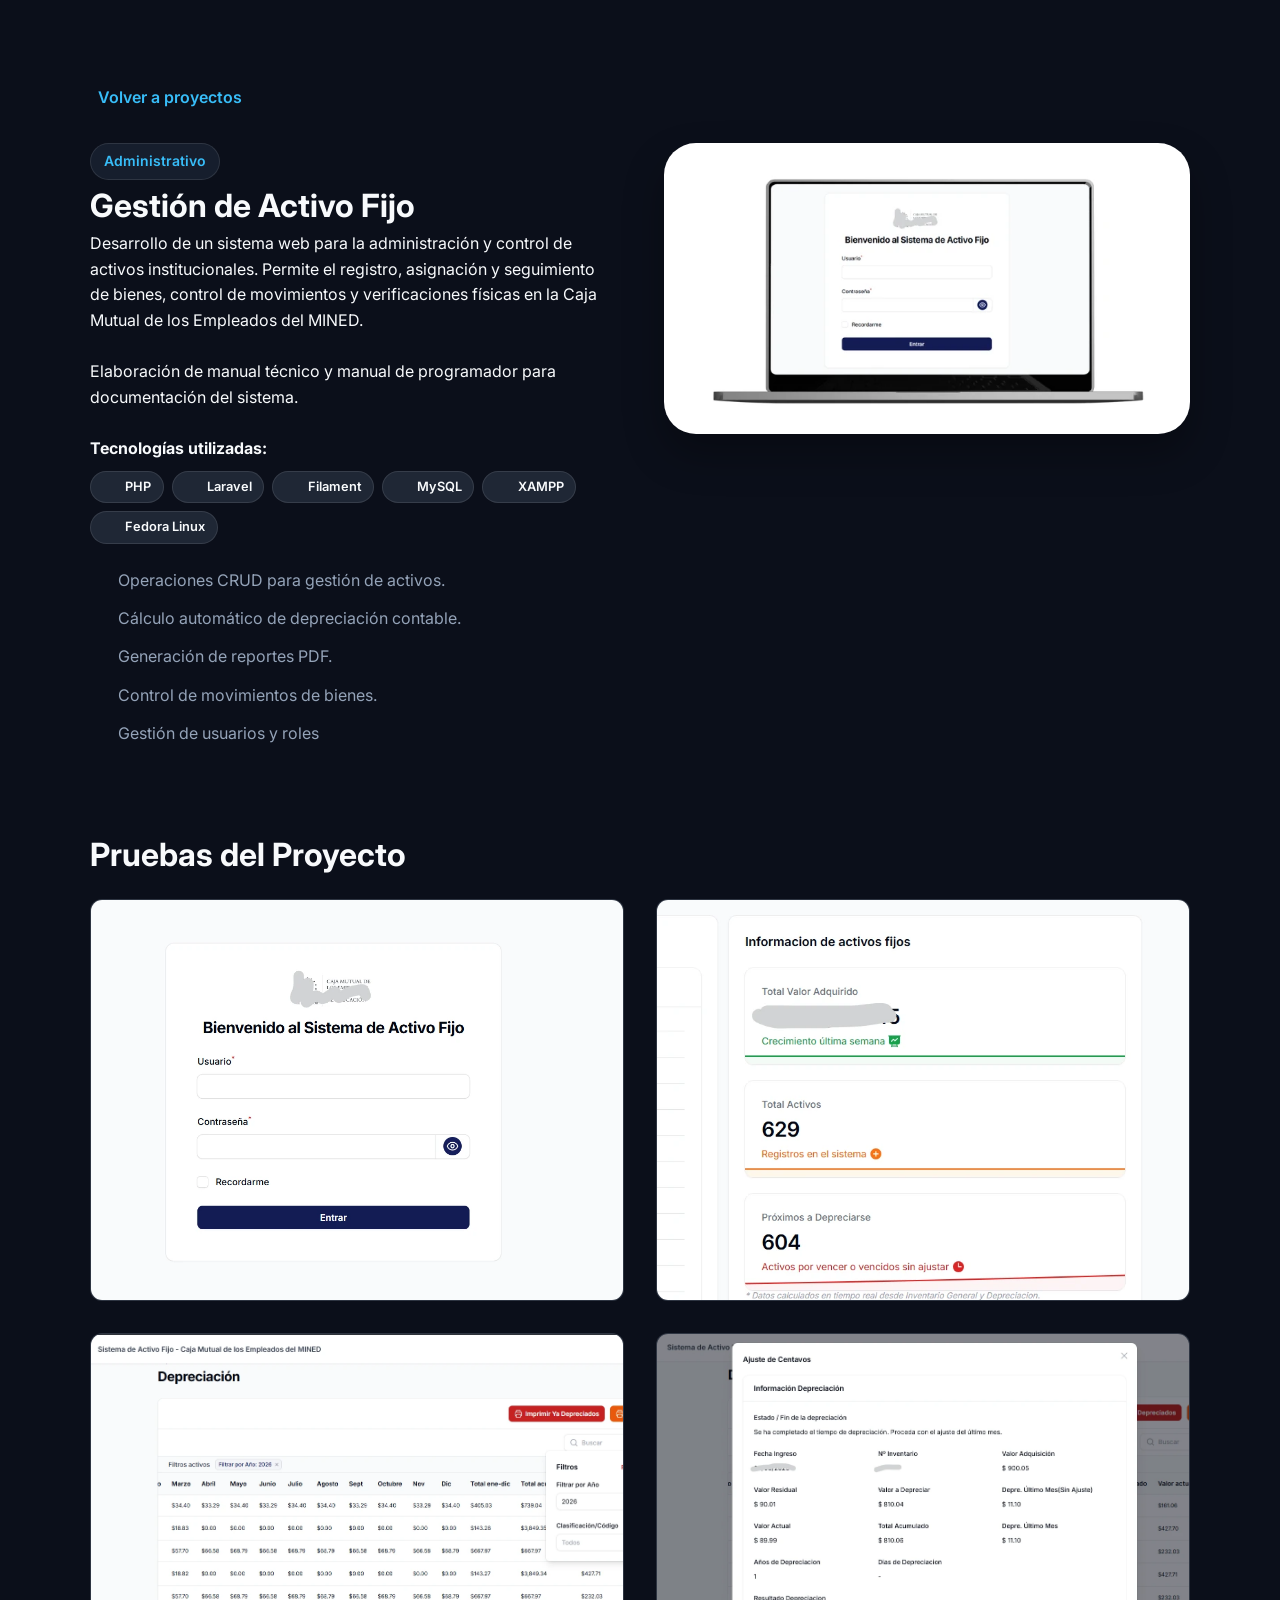
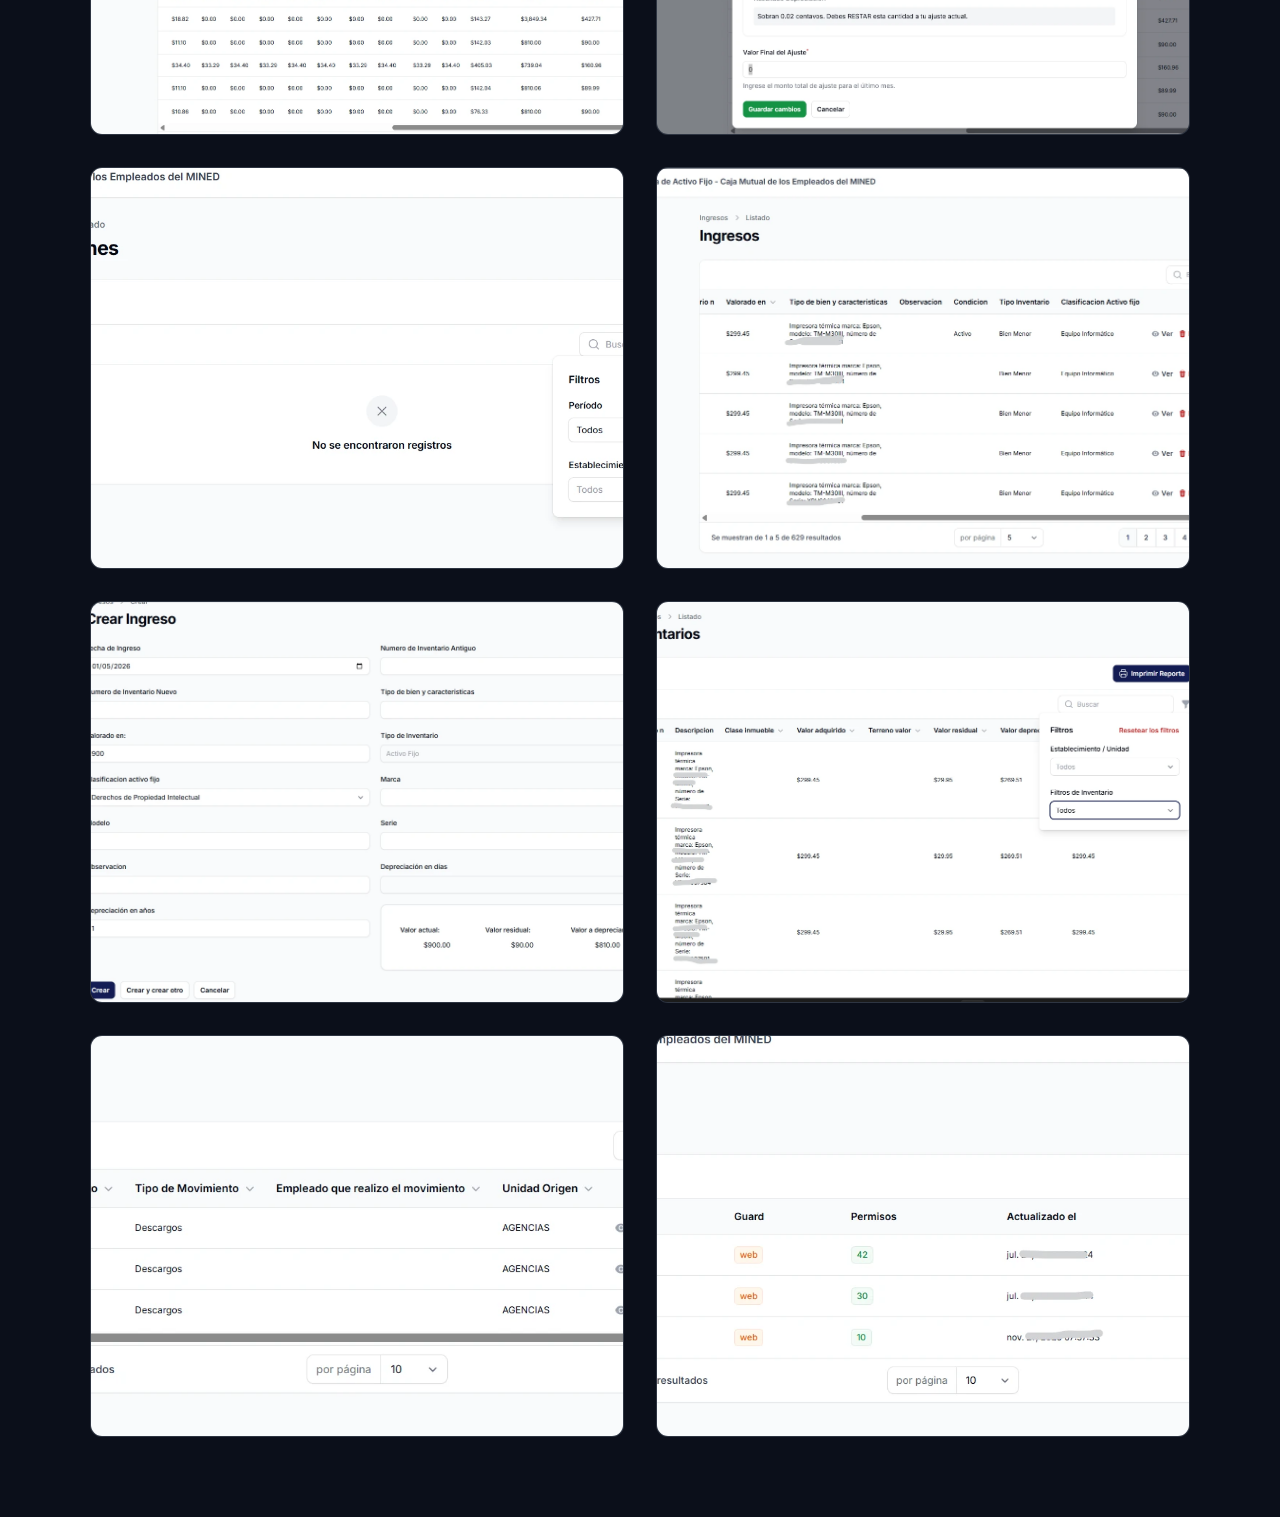
==== commit 3d9fa165: "Cambio de formato de imagenes" ====
--- a/pages/activoFijo.html
+++ b/pages/activoFijo.html
@@ -4,72 +4,22 @@
     <meta charset="UTF-8">
     <meta name="viewport" content="width=device-width, initial-scale=1.0">
     <title>Activo Fijo</title>
+    <meta name="description" content="Sistema de gestión de activo fijo: registro, asignación, movimientos, depreciación y reportes para el control de bienes institucionales.">
+    <meta property="og:type" content="website">
+    <meta property="og:url" content="https://n0e2922.github.io/pages/activoFijo.html">
+    <meta property="og:title" content="Gestión de Activo Fijo | Noé Meléndez">
+    <meta property="og:description" content="Proyecto web para administración, depreciación y seguimiento de activos institucionales.">
+    <meta property="og:image" content="https://n0e2922.github.io/assets/img/mockup1.webp">
+    <meta name="twitter:image" content="https://n0e2922.github.io/assets/img/mockup1.webp">
+    <link rel="canonical" href="https://n0e2922.github.io/pages/activoFijo.html">
+    <meta name="twitter:card" content="summary_large_image">
+    <link rel="preconnect" href="https://fonts.googleapis.com">
+    <link rel="preconnect" href="https://fonts.gstatic.com" crossorigin>
     <link href="https://fonts.googleapis.com/css2?family=Inter:wght@300;400;600;700&display=swap" rel="stylesheet">
-    <script src="https://unpkg.com/lucide@latest"></script>
+    <script src="https://unpkg.com/lucide@0.468.0"></script>
     <link rel="stylesheet" href="../css/style.css">
-    <style>
-        .project-gallery { margin-top: 4rem; }
-        .gallery-grid {
-            display: grid;
-            grid-template-columns: repeat(auto-fit, minmax(400px, 1fr));
-            gap: 2rem;
-            margin-top: 1.5rem;
-        }
-        .gallery-item {
-            border-radius: 12px;
-            overflow: hidden;
-            border: 1px solid var(--border);
-            transition: transform 0.3s ease;
-            background: var(--card);
-            cursor: pointer; 
-        }
-        .gallery-item:hover {
-            transform: scale(1.02);
-            border-color: var(--accent);
-        }
-        .gallery-item img {
-            width: 100%;
-            height: 400px;
-            object-fit: cover; 
-            display: block;
-        }
-        .lightbox {
-            display: none; 
-            position: fixed;
-            z-index: 2000;
-            top: 0;
-            left: 0;
-            width: 100%;
-            height: 100%;
-            background: rgba(0, 0, 0, 0.9);
-            justify-content: center;
-            align-items: center;
-            flex-direction: column;
-        }
-        .lightbox.active { display: flex; }
-        .lightbox img {
-            max-width: 90%;
-            max-height: 80%;
-            border-radius: 8px;
-            box-shadow: 0 0 20px rgba(0,0,0,0.5);
-        }
-        .close-lightbox {
-            position: absolute;
-            top: 20px;
-            right: 30px;
-            color: white;
-            font-size: 40px;
-            cursor: pointer;
-            font-weight: bold;
-        }
-
-        @media (max-width: 600px) {
-            .gallery-grid { grid-template-columns: 1fr; }
-            .gallery-item img { height: 250px; }
-        }
-    </style>
 </head>
-<body>
+<body data-project-page="activo">
     <div class="container section">
         <a href="../index.html#proyectos" class="back-btn"><i data-lucide="arrow-left"></i> Volver a proyectos</a>
         
@@ -93,30 +43,20 @@
                 </ul>
             </div>
             <div class="hero-img">
-                <div class="img-wrapper"><img src="../assets/img/mockup1.png" alt="Preview"></div>
+                <div class="img-wrapper"><img src="../assets/img/mockup1.webp" alt="Preview"></div>
             </div>
         </div>
 
         <div class="project-gallery">
             <h2 class="section-title" style="text-align: left; margin-bottom: 1rem;">Pruebas del Proyecto</h2>
-            <div class="gallery-grid">
-                <div class="gallery-item"><img src="../assets/img/s1.png" alt="Prueba 1"></div>
-                <div class="gallery-item"><img src="../assets/img/s2.png" alt="Prueba 2"></div>
-                <div class="gallery-item"><img src="../assets/img/s3.png" alt="Prueba 3"></div>
-                <div class="gallery-item"><img src="../assets/img/s4.png" alt="Prueba 4"></div>
-                <div class="gallery-item"><img src="../assets/img/s5.png" alt="Prueba 5"></div>
-                <div class="gallery-item"><img src="../assets/img/s6.png" alt="Prueba 6"></div>
-                <div class="gallery-item"><img src="../assets/img/s7.png" alt="Prueba 7"></div>
-                <div class="gallery-item"><img src="../assets/img/s8.png" alt="Prueba 8"></div>
-                <div class="gallery-item"><img src="../assets/img/s9.png" alt="Prueba 9"></div>
-                <div class="gallery-item"><img src="../assets/img/s10.png" alt="Prueba 10"></div>
-            </div>
+            <div class="gallery-grid" data-project-gallery></div>
         </div>
     </div>
     <div class="lightbox" id="lightbox" role="dialog" aria-modal="true" aria-label="Vista ampliada" aria-hidden="true" tabindex="-1">
         <button class="close-lightbox" id="closeLightbox" type="button" aria-label="Cerrar vista ampliada">&times;</button>
         <img src="" alt="" id="lightboxImg">
     </div>
+    <script src="../js/projects.js"></script>
     <script src="../js/tech-icons.js"></script>
     <script src="../js/gallery.js"></script>
 </body>
--- a/css/style.css
+++ b/css/style.css
@@ -135,7 +135,7 @@
 }
 
 /* ============================================================
-   TECNOLOGÍAS (logo + nombre) — chips reutilizables
+   TECNOLOGÍAS
    ============================================================ */
 .tech-tags { display: flex; flex-wrap: wrap; gap: .5rem; }
 .tech {
